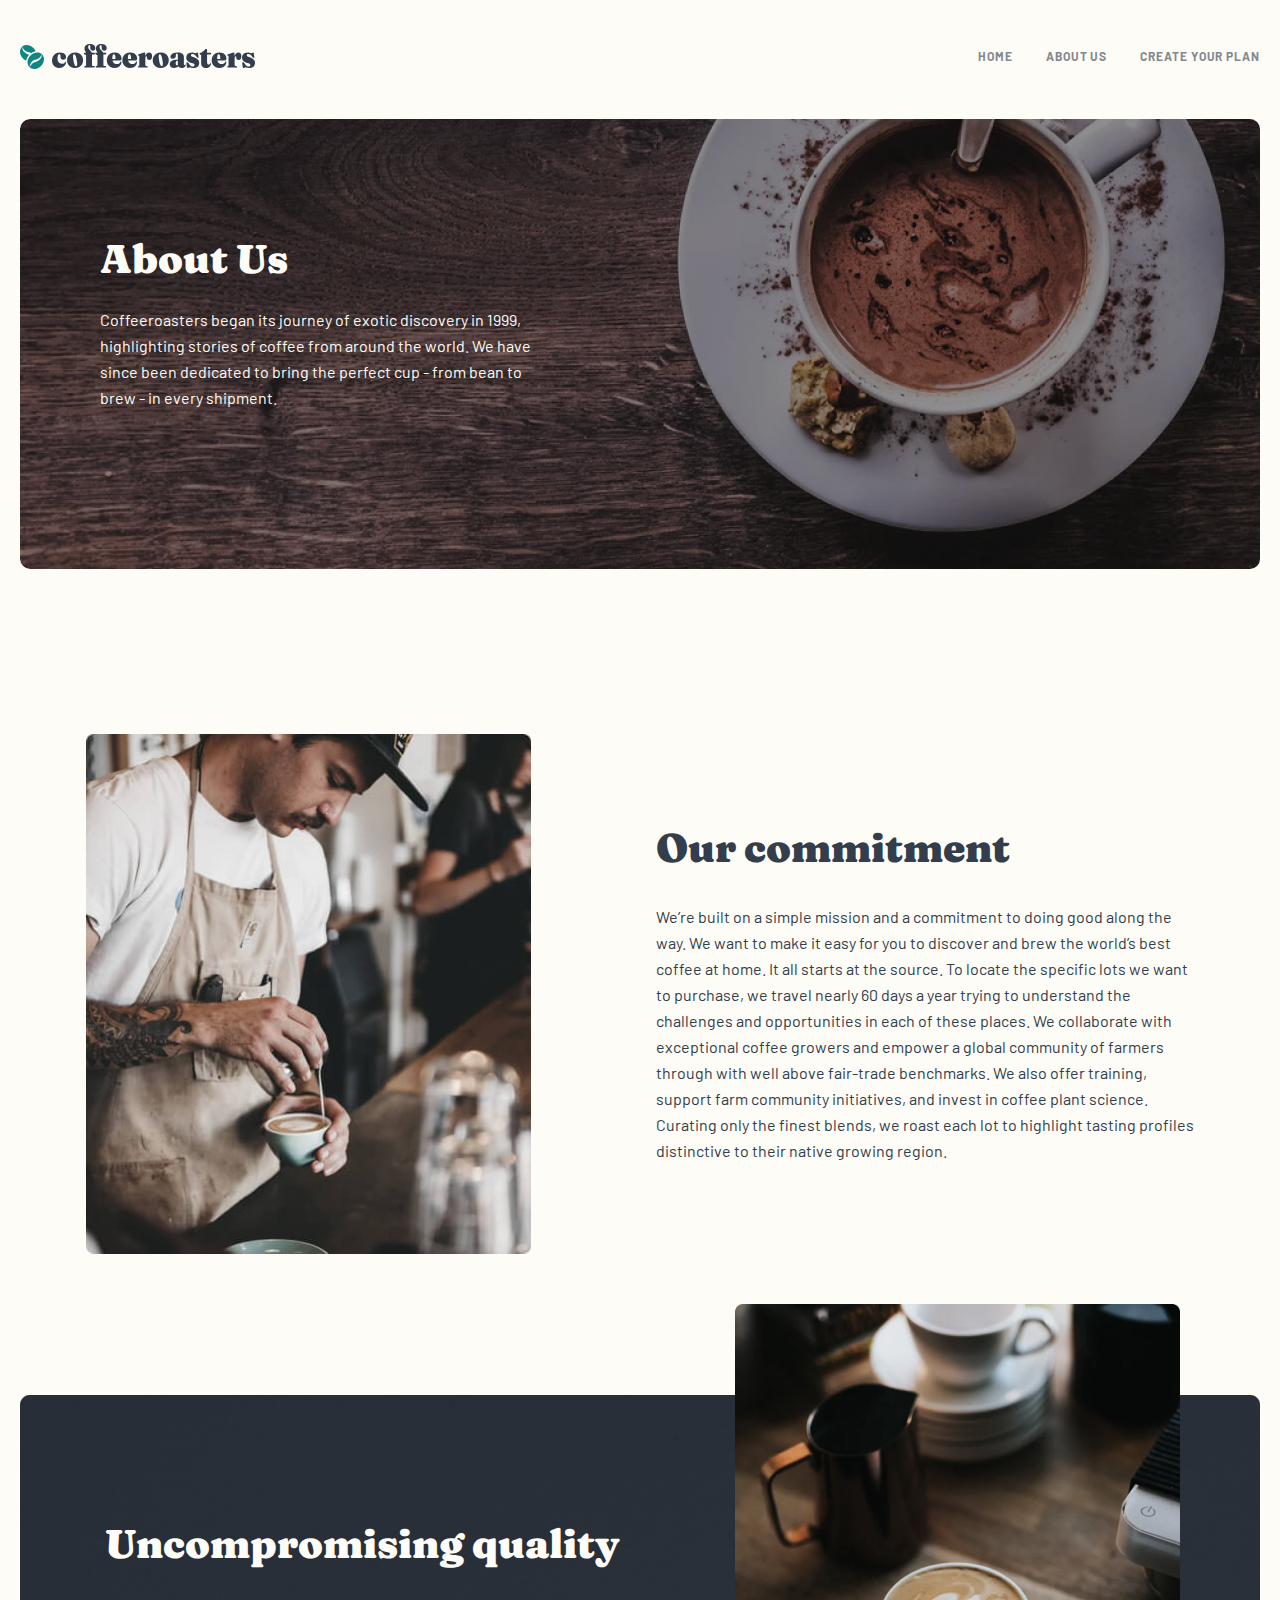
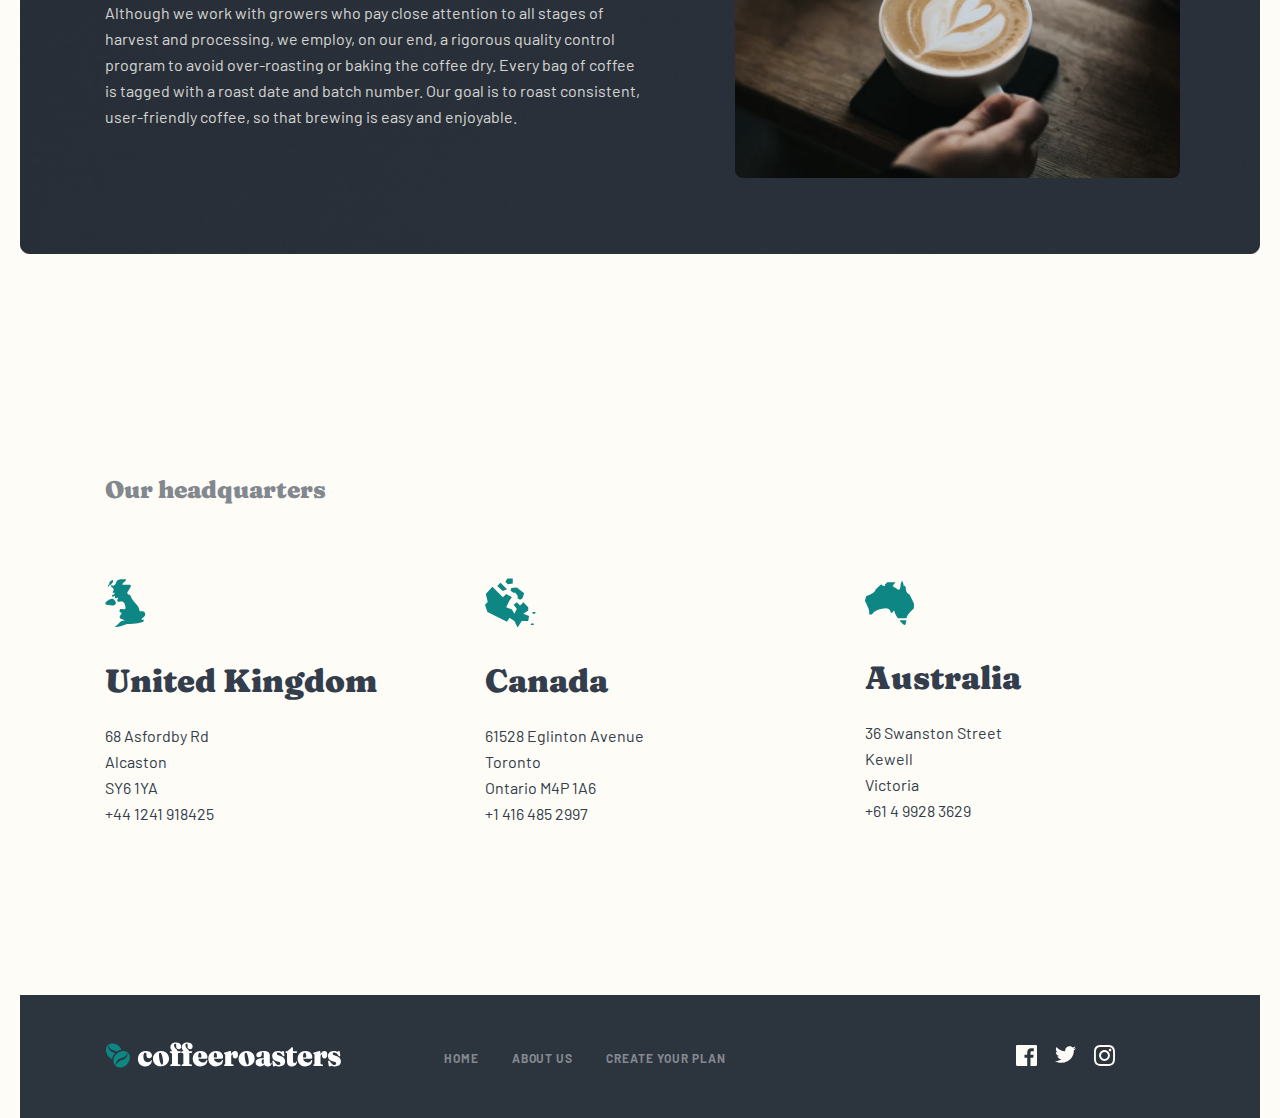
==== about.html @ 6caa2eca "footer" ====
<!DOCTYPE html>
<html lang="en">
<head>
    <meta charset="UTF-8">
    <meta name="viewport" content="width=device-width, initial-scale=1.0">
    <link rel="stylesheet" href="./css/about.css">
    <title>About us</title>
</head>
<body>
    <header class="site-header">
        <div class="container">
            <div class="header">
                <img class="header__logo" src="./images/logo.svg" alt="">
                <div class="header__nav">
                    <a class="header__nav-link" href="/index.html">HOME</a>
                    <a class="header__nav-link" href="#">ABOUT US</a>
                    <a class="header__nav-link" href="#">CREATE YOUR PLAN</a>
                </div>
             </div>
            <div class="hero-section">
                <div class="hero">
                    <h2 class="hero__title">About Us</h2>
                    <p class="hero__text">Coffeeroasters began its journey of exotic discovery in 1999, highlighting stories of coffee from around the world. We have since been dedicated to bring the perfect cup - from bean to brew - in every shipment.</p>
                </div>
            </div>
        </div>
    </header>
    <main>
        <section class="commit-section">
            <div class="container">
                <div class="commit">
                    <img src="./images/commit.jpg" srcset="./images/commit.jpg 1x, ./images/commit@2x.jpg 2x" alt="" width="445" height="520">
                    <div class="commit__content">
                        <h2 class="commit__title">Our commitment</h2>
                        <p class="commit__text">We’re built on a simple mission and a commitment to doing good along the way. We want to make it easy for you to discover and brew the world’s best coffee at home. It all starts at the source. To locate the specific lots we want to purchase, we travel nearly 60 days a year trying to understand the challenges and opportunities in each of these places. We collaborate with exceptional coffee growers and empower a global community of farmers through with well above fair-trade benchmarks. We also offer training, support farm community initiatives, and invest in coffee plant science. Curating only the finest blends, we roast each lot to highlight tasting profiles distinctive to their native growing region.</p>
                    </div>
                </div>
            </div>
        </section>
        <section class="quality-section">
            <div class="container">
                <div class="quality">
                    <div class="quality__box">
                        <h4 class="quality__title">Uncompromising quality</h4>
                        <p class="quality__text">Although we work with growers who pay close attention to all stages of harvest and processing, we employ, on our end, a rigorous quality control program to avoid over-roasting or baking the coffee dry. Every bag of coffee is tagged with a roast date and batch number. Our goal is to roast consistent, user-friendly coffee, so that brewing is easy and enjoyable.</p>
                    </div>
                </div>
            </div>
        </section>
        <section class="head-section">
            <div class="container">
                <div class="head">
                    <h2 class="head-title">Our headquarters</h2>
                    <div class="head-content">
                        <div class="head__card">
                            <img src="./images/left.svg" alt="" width="41" height="49">
                            <h2 class="head__card-title">United Kingdom</h2>
                            <ul class="head__list">
                                <li class="head__list-item">68  Asfordby Rd</li>
                                <li class="head__list-item">Alcaston</li>
                                <li class="head__list-item">SY6 1YA</li>
                                <li class="head__list-item">+44 1241 918425</li>
                            </ul>
                        </div>
                        <div class="head__card">
                            <img src="./images/center.svg" alt="" width="51" height="50">
                            <h2 class="head__card-title">Canada</h2>
                            <ul class="head__list">
                                <li class="head__list-item">61528  Eglinton Avenue</li>
                                <li class="head__list-item">Toronto</li>
                                <li class="head__list-item">Ontario M4P 1A6</li>
                                <li class="head__list-item">+1 416 485 2997</li>
                            </ul>
                        </div>
                        <div class="head__card">
                            <img src="./images/right.svg" alt="" width="49" height="44">
                            <h2 class="head__card-title">Australia</h2>
                            <ul class="head__list">
                                <li class="head__list-item">36 Swanston Street</li>
                                <li class="head__list-item">Kewell</li>
                                <li class="head__list-item">Victoria</li>
                                <li class="head__list-item">+61 4 9928 3629</li>
                            </ul>
                        </div>
                    </div>
                </div>        
            </div>
        </section>
    </main>
    <footer class="site-footer">
        <div class="container">
            <div class="footer">
                <div class="footer__box">
                    <a class="footer__logo-link" href="#">
                        <img src="./images/footer-logo.svg" alt="Footer logo" width="236" height="26">
                    </a>
                    <div class="footer__wrap">
                        <ul class="footer__list">
                            <li class="footer__item">
                                <a class="footer__link" href="/index.html">Home</a>
                            </li>
                            <li class="footer__item">
                                <a class="footer__link" href="#">About us</a>
                            </li>
                            <li class="footer__item">
                                <a class="footer__link" href="#">Create your plan</a>
                            </li>
                        </ul>
                    </div>
                    <div class="footer-img">
                        <a href="https://www.facebook.com/">
                            <img class="facebook-icon" src="./images/facebook-icon.svg" alt="" width="21" height="21">
                        </a>
                        <a href="https://twitter.com/">
                            <img class="twitter-icon" src="./images/twitter-icon.svg" alt="" width="21" height="19.5">
                        </a>
                        <a href="https://www.instagram.com/khasanov_boburjon/">
                            <img class="instagram-icon" src="./images/instagram-icon.svg" alt="" width="21" height="21">
                        </a>
                    </div>
                </div>
            </div>
        </div>
    </footer>
</body>
</html>
---- css/about.css ----
@font-face {
  font-family: "Barlow";
  src: url("../fonts/Barlow-Bold.woff2") format("woff2"), url("../fonts/Barlow-Bold.woff") format("woff");
  font-weight: bold;
  font-style: normal;
  font-display: swap;
}
@font-face {
  font-family: "Barlow";
  src: url("../fonts/Barlow-Regular.woff2") format("woff2"), url("../fonts/Barlow-Regular.woff") format("woff");
  font-weight: normal;
  font-style: normal;
  font-display: swap;
}
@font-face {
  font-family: "Fraunces";
  src: url("../fonts/Fraunces9ptSoft-Black.woff2") format("woff2"), url("../fonts/Fraunces9ptSoft-Black.woff") format("woff");
  font-weight: 900;
  font-style: normal;
  font-display: swap;
}
* {
  margin: 0;
  padding: 0;
  box-sizing: border-box;
  list-style: none;
  text-decoration: none;
}

body {
  font-family: "Fraunces", serif;
  font-family: "Barlow", sans-serif;
  background: #FEFCF7;
}

/*! normalize.css v8.0.1 | MIT License | github.com/necolas/normalize.css */
/* Document
   ========================================================================== */
/**
 * 1. Correct the line height in all browsers.
 * 2. Prevent adjustments of font size after orientation changes in iOS.
 */
html {
  line-height: 1.15; /* 1 */
  -webkit-text-size-adjust: 100%; /* 2 */
}

/* Sections
   ========================================================================== */
/**
 * Remove the margin in all browsers.
 */
body {
  margin: 0;
}

/**
 * Render the `main` element consistently in IE.
 */
main {
  display: block;
}

/**
 * Correct the font size and margin on `h1` elements within `section` and
 * `article` contexts in Chrome, Firefox, and Safari.
 */
h1 {
  font-size: 2em;
  margin: 0.67em 0;
}

/* Grouping content
   ========================================================================== */
/**
 * 1. Add the correct box sizing in Firefox.
 * 2. Show the overflow in Edge and IE.
 */
hr {
  box-sizing: content-box; /* 1 */
  height: 0; /* 1 */
  overflow: visible; /* 2 */
}

/**
 * 1. Correct the inheritance and scaling of font size in all browsers.
 * 2. Correct the odd `em` font sizing in all browsers.
 */
pre {
  font-family: monospace, monospace; /* 1 */
  font-size: 1em; /* 2 */
}

/* Text-level semantics
   ========================================================================== */
/**
 * Remove the gray background on active links in IE 10.
 */
a {
  background-color: transparent;
}

/**
 * 1. Remove the bottom border in Chrome 57-
 * 2. Add the correct text decoration in Chrome, Edge, IE, Opera, and Safari.
 */
abbr[title] {
  border-bottom: none; /* 1 */
  text-decoration: underline; /* 2 */
  -webkit-text-decoration: underline dotted;
          text-decoration: underline dotted; /* 2 */
}

/**
 * Add the correct font weight in Chrome, Edge, and Safari.
 */
b,
strong {
  font-weight: bolder;
}

/**
 * 1. Correct the inheritance and scaling of font size in all browsers.
 * 2. Correct the odd `em` font sizing in all browsers.
 */
code,
kbd,
samp {
  font-family: monospace, monospace; /* 1 */
  font-size: 1em; /* 2 */
}

/**
 * Add the correct font size in all browsers.
 */
small {
  font-size: 80%;
}

/**
 * Prevent `sub` and `sup` elements from affecting the line height in
 * all browsers.
 */
sub,
sup {
  font-size: 75%;
  line-height: 0;
  position: relative;
  vertical-align: baseline;
}

sub {
  bottom: -0.25em;
}

sup {
  top: -0.5em;
}

/* Embedded content
   ========================================================================== */
/**
 * Remove the border on images inside links in IE 10.
 */
img {
  border-style: none;
}

/* Forms
   ========================================================================== */
/**
 * 1. Change the font styles in all browsers.
 * 2. Remove the margin in Firefox and Safari.
 */
button,
input,
optgroup,
select,
textarea {
  font-family: inherit; /* 1 */
  font-size: 100%; /* 1 */
  line-height: 1.15; /* 1 */
  margin: 0; /* 2 */
}

/**
 * Show the overflow in IE.
 * 1. Show the overflow in Edge.
 */
button,
input { /* 1 */
  overflow: visible;
}

/**
 * Remove the inheritance of text transform in Edge, Firefox, and IE.
 * 1. Remove the inheritance of text transform in Firefox.
 */
button,
select { /* 1 */
  text-transform: none;
}

/**
 * Correct the inability to style clickable types in iOS and Safari.
 */
button,
[type=button],
[type=reset],
[type=submit] {
  -webkit-appearance: button;
}

/**
 * Remove the inner border and padding in Firefox.
 */
button::-moz-focus-inner,
[type=button]::-moz-focus-inner,
[type=reset]::-moz-focus-inner,
[type=submit]::-moz-focus-inner {
  border-style: none;
  padding: 0;
}

/**
 * Restore the focus styles unset by the previous rule.
 */
button:-moz-focusring,
[type=button]:-moz-focusring,
[type=reset]:-moz-focusring,
[type=submit]:-moz-focusring {
  outline: 1px dotted ButtonText;
}

/**
 * Correct the padding in Firefox.
 */
fieldset {
  padding: 0.35em 0.75em 0.625em;
}

/**
 * 1. Correct the text wrapping in Edge and IE.
 * 2. Correct the color inheritance from `fieldset` elements in IE.
 * 3. Remove the padding so developers are not caught out when they zero out
 *    `fieldset` elements in all browsers.
 */
legend {
  box-sizing: border-box; /* 1 */
  color: inherit; /* 2 */
  display: table; /* 1 */
  max-width: 100%; /* 1 */
  padding: 0; /* 3 */
  white-space: normal; /* 1 */
}

/**
 * Add the correct vertical alignment in Chrome, Firefox, and Opera.
 */
progress {
  vertical-align: baseline;
}

/**
 * Remove the default vertical scrollbar in IE 10+.
 */
textarea {
  overflow: auto;
}

/**
 * 1. Add the correct box sizing in IE 10.
 * 2. Remove the padding in IE 10.
 */
[type=checkbox],
[type=radio] {
  box-sizing: border-box; /* 1 */
  padding: 0; /* 2 */
}

/**
 * Correct the cursor style of increment and decrement buttons in Chrome.
 */
[type=number]::-webkit-inner-spin-button,
[type=number]::-webkit-outer-spin-button {
  height: auto;
}

/**
 * 1. Correct the odd appearance in Chrome and Safari.
 * 2. Correct the outline style in Safari.
 */
[type=search] {
  -webkit-appearance: textfield; /* 1 */
  outline-offset: -2px; /* 2 */
}

/**
 * Remove the inner padding in Chrome and Safari on macOS.
 */
[type=search]::-webkit-search-decoration {
  -webkit-appearance: none;
}

/**
 * 1. Correct the inability to style clickable types in iOS and Safari.
 * 2. Change font properties to `inherit` in Safari.
 */
::-webkit-file-upload-button {
  -webkit-appearance: button; /* 1 */
  font: inherit; /* 2 */
}

/* Interactive
   ========================================================================== */
/*
 * Add the correct display in Edge, IE 10+, and Firefox.
 */
details {
  display: block;
}

/*
 * Add the correct display in all browsers.
 */
summary {
  display: list-item;
}

/* Misc
   ========================================================================== */
/**
 * Add the correct display in IE 10+.
 */
template {
  display: none;
}

/**
 * Add the correct display in IE 10.
 */
[hidden] {
  display: none;
}

.visually-hidden {
  position: absolute;
  width: 1px;
  height: 1px;
  margin: -1px;
  border: 0;
  padding: 0;
  white-space: nowrap;
  -webkit-clip-path: inset(100%);
          clip-path: inset(100%);
  clip: rect(0 0 0 0);
  overflow: hidden;
}

.container {
  width: 1280px;
  margin: 0 auto;
  padding: 0 20px;
}

.site-header {
  padding-top: 44px;
}

.header {
  display: flex;
  justify-content: space-between;
  align-items: center;
}

.header__logo {
  display: inline-block;
}

.header__nav {
  display: flex;
  gap: 33px;
}

.header__nav-link {
  cursor: pointer;
  color: #83888F;
  font-family: Barlow;
  font-size: 12px;
  font-style: normal;
  font-weight: 700;
  line-height: 15px; /* 125% */
  letter-spacing: 0.923px;
  text-transform: uppercase;
}

.header__nav-link:hover {
  cursor: pointer;
  color: #333D4B;
  font-family: Barlow;
  font-size: 12px;
  font-style: normal;
  font-weight: 700;
  line-height: 15px; /* 125% */
  letter-spacing: 0.923px;
  text-transform: uppercase;
}

.hero-section {
  height: 450px;
  margin-top: 50px;
  background-image: url("../../images/about-header.jpg");
  background-repeat: no-repeat;
  background-size: cover;
  padding: 92px 0 0 80px;
  border-radius: 10px;
  margin-bottom: 165px;
}

.hero {
  margin-top: 24px;
  display: flex;
  width: 445px;
  flex-direction: column;
  justify-content: center;
  flex-shrink: 0;
  gap: 24px;
}

.hero__title {
  color: #FEFCF7;
  font-family: Fraunces;
  font-size: 40px;
  font-style: normal;
  font-weight: 900;
  line-height: 48px; /* 120% */
}

.hero__text {
  color: #FEFCF7;
  font-family: Barlow;
  font-size: 16px;
  font-style: normal;
  font-weight: 400;
  line-height: 26px; /* 162.5% */
}

.hero__button {
  cursor: pointer;
  display: flex;
  align-items: center;
  justify-content: center;
  width: 217px;
  height: 56px;
  flex-shrink: 0;
  border-radius: 6px;
  background: #0E8784;
  margin-bottom: 110px;
}

.hero__button:hover {
  cursor: pointer;
  border-radius: 6px;
  background: #66D2CF;
}

.hero__button-text {
  cursor: pointer;
  display: inline-block;
  border: none;
  background: none;
  color: #FEFCF7;
  text-align: center;
  font-family: Fraunces;
  font-size: 18px;
  font-style: normal;
  font-weight: 900;
  line-height: 25px; /* 138.889% */
}

.commit-section {
  margin-bottom: 90px;
}

.commit {
  display: flex;
  gap: 125px;
  justify-content: center;
  align-items: center;
}

.commit__content {
  width: 538px;
  display: flex;
  flex-direction: column;
  gap: 32px;
}

.commit__title {
  color: #333D4B;
  font-family: Fraunces;
  font-size: 40px;
  font-style: normal;
  font-weight: 900;
  line-height: 48px; /* 120% */
}

.commit__text {
  color: #333D4B;
  font-family: Barlow;
  font-size: 16px;
  font-style: normal;
  font-weight: 400;
  line-height: 26px; /* 162.5% */
}

.quality-section {
  padding: 0 0 168px;
}

.quality {
  padding: 176px 0 176px 85px;
  background-image: url("../../images/quality-bg.png");
  background-repeat: no-repeat;
  background-size: 100%;
  background-position: center;
  position: relative;
}

.quality::before {
  content: "";
  background-image: url("../../images/quality-img.png");
  background-repeat: no-repeat;
  background-size: 445px 474px;
  position: absolute;
  left: 715px;
  top: -40px;
  right: 0;
  bottom: 0;
}

.quality__box {
  width: 540px;
}

.quality__title {
  margin-bottom: 32px;
  color: #FEFCF7;
  font-family: Fraunces, serif;
  font-size: 40px;
  font-style: normal;
  font-weight: 900;
  line-height: 48px; /* 120% */
}

.quality__text {
  color: #FEFCF7;
  font-size: 16px;
  font-style: normal;
  font-weight: 400;
  line-height: 26px; /* 162.5% */
  opacity: 0.8;
}

.head-section {
  margin-bottom: 168px;
}

.head {
  padding-left: 85px;
}

.head-title {
  color: #83888F;
  font-family: Fraunces;
  font-size: 24px;
  font-style: normal;
  font-weight: 900;
  line-height: 32px; /* 133.333% */
  margin-bottom: 72px;
}

.head-content {
  display: flex;
  align-items: center;
  gap: 95px;
}

.head__card {
  width: 285px;
  display: flex;
  flex-direction: column;
}

.head__card-title {
  color: #333D4B;
  font-family: Fraunces;
  font-size: 32px;
  font-style: normal;
  font-weight: 900;
  line-height: 36px; /* 112.5% */
  margin-bottom: 24px;
  margin-top: 35px;
}

.head__list {
  display: flex;
  flex-direction: column;
  justify-content: start;
}

.head__list-item {
  color: #333D4B;
  font-family: Barlow;
  font-size: 16px;
  font-style: normal;
  font-weight: 400;
  line-height: 26px; /* 162.5% */
}

.footer {
  padding: 47px 85px 47px 85px;
  background-color: #2C343E;
}

.footer__box {
  display: flex;
  align-items: center;
}

.footer__logo-link {
  display: inline-block;
}

.footer__wrap {
  margin-left: 103px;
  margin-right: 290px;
}

.footer__list {
  display: flex;
  align-items: center;
}

.footer__item + .footer__item {
  margin-left: 33px;
}

.footer__link {
  color: #83888F;
  font-size: 12px;
  font-style: normal;
  font-weight: 700;
  line-height: 15px; /* 125% */
  letter-spacing: 0.923px;
  text-transform: uppercase;
}

.footer__link:hover {
  color: #FEFCF7;
  font-family: Barlow;
  font-size: 12px;
  font-style: normal;
  font-weight: 700;
  line-height: 15px; /* 125% */
  letter-spacing: 0.923px;
  text-transform: uppercase;
}

.footer-img {
  display: flex;
  gap: 18px;
}

.facebook-icon:hover {
  filter: invert(40%);
}

.twitter-icon:hover {
  filter: invert(40%);
}

.instagram-icon:hover {
  filter: invert(40%);
}/*# sourceMappingURL=about.css.map */
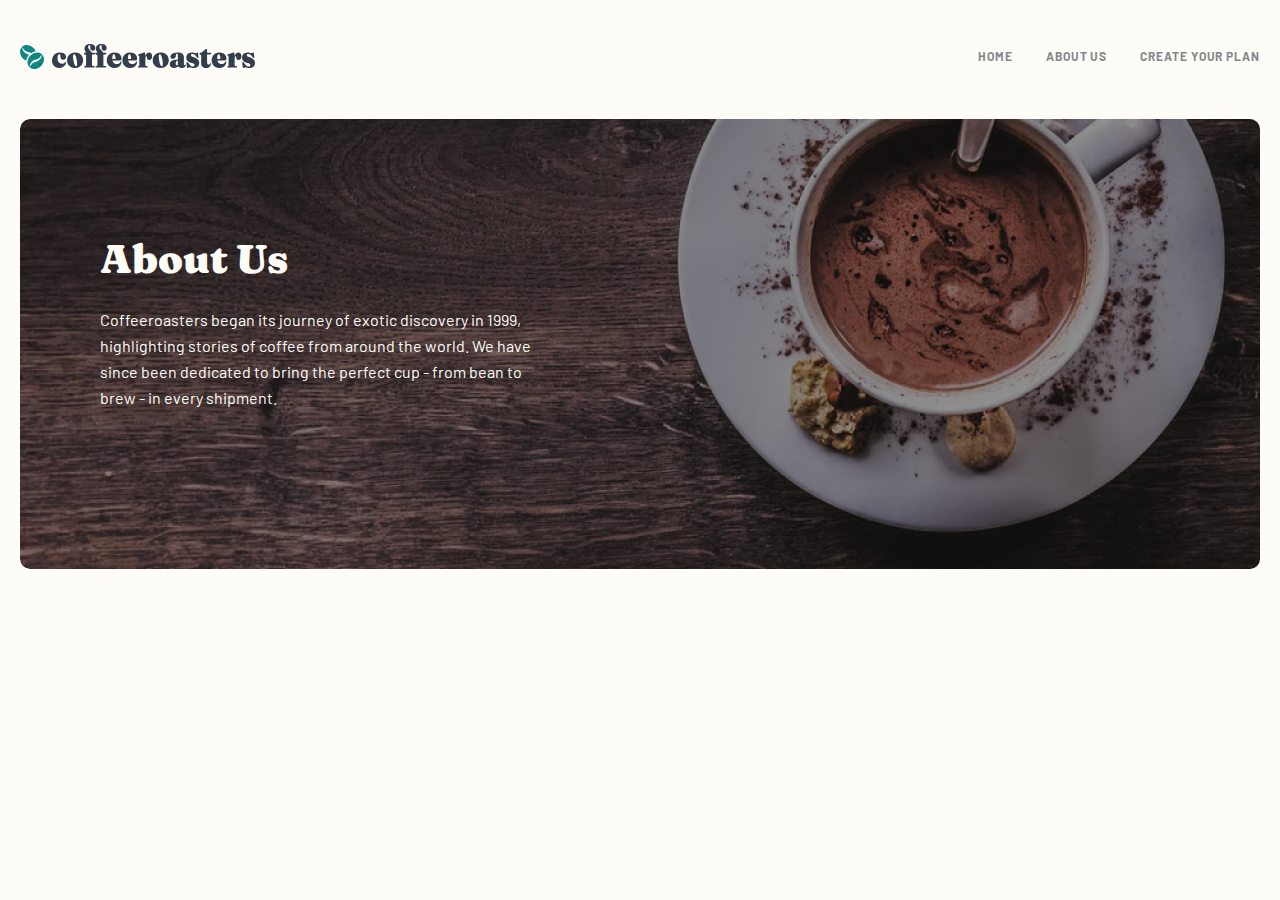
==== commit 3308da28: "about header-hero" ====
--- a/about.html
+++ b/about.html
@@ -16,6 +16,9 @@
                     <a class="header__nav-link" href="#">ABOUT US</a>
                     <a class="header__nav-link" href="#">CREATE YOUR PLAN</a>
                 </div>
+                <button class="hamburger-btn">
+                    <img class="hamburger-img" src="./images/humberger.svg" alt="" width="16" height="15">
+                </button>
              </div>
             <div class="hero-section">
                 <div class="hero">
@@ -25,7 +28,7 @@
             </div>
         </div>
     </header>
-    <main>
+    <!-- <main>
         <section class="commit-section">
             <div class="container">
                 <div class="commit">
@@ -121,6 +124,6 @@
                 </div>
             </div>
         </div>
-    </footer>
+    </footer> -->
 </body>
 </html>--- a/css/about.css
+++ b/css/about.css
@@ -358,7 +358,7 @@
 }
 
 .container {
-  width: 1280px;
+  max-width: 1280px;
   margin: 0 auto;
   padding: 0 20px;
 }
@@ -380,6 +380,10 @@
 .header__nav {
   display: flex;
   gap: 33px;
+}
+
+.hamburger-btn {
+  display: none;
 }
 
 .header__nav-link {
@@ -406,10 +410,31 @@
   text-transform: uppercase;
 }
 
+@media only screen and (max-width: 800px) {
+  .header {
+    padding: 40px 0 53px 0;
+  }
+}
+@media only screen and (max-width: 650px) {
+  .header {
+    padding: 32px 0 40px 0;
+  }
+  .header__logo {
+    width: 163px;
+    height: 18px;
+  }
+  .header__nav {
+    display: none;
+  }
+  .hamburger-btn {
+    display: block;
+    border: none;
+  }
+}
 .hero-section {
   height: 450px;
   margin-top: 50px;
-  background-image: url("../../images/about-header.jpg");
+  background-image: url("../images/about-header.jpg");
   background-repeat: no-repeat;
   background-size: cover;
   padding: 92px 0 0 80px;
@@ -478,6 +503,75 @@
   line-height: 25px; /* 138.889% */
 }
 
+@media only screen and (max-width: 1070px) {
+  .hero-section {
+    padding: 58px 0 130px 85px;
+  }
+}
+@media only screen and (max-width: 880px) {
+  .hero-section {
+    background-image: url("../images/about-header-tablet.png");
+    padding: 118px 0 118px 58px;
+  }
+  .hero-title {
+    color: #FEFCF7;
+    font-family: Fraunces;
+    font-size: 32px;
+    font-style: normal;
+    font-weight: 900;
+    line-height: 40px;
+    margin-bottom: 24px;
+  }
+  .hero__text {
+    color: #FEFCF7;
+    font-family: Barlow;
+    font-size: 15px;
+    font-style: normal;
+    font-weight: 400;
+    line-height: 25px;
+  }
+}
+@media only screen and (max-width: 650px) {
+  .hero-section {
+    padding: 50px 24px 120px;
+  }
+  .hero {
+    width: 100%;
+    text-align: center;
+  }
+}
+@media only screen and (max-width: 470px) {
+  .hero-section {
+    background-image: url("../images/about-header-mobile.png");
+    background-position: right center;
+    padding: 111px 24px 87px;
+    border-radius: 10px;
+  }
+  .hero-title {
+    color: #FEFCF7;
+    text-align: center;
+    font-family: Fraunces;
+    font-size: 28px;
+    font-style: normal;
+    font-weight: 900;
+    line-height: 28px;
+  }
+  .hero__text {
+    color: #FEFCF7;
+    text-align: center;
+    font-family: Barlow;
+    font-size: 15px;
+    font-style: normal;
+    font-weight: 400;
+    line-height: 25px;
+    opacity: 0.8;
+  }
+}
+@media only screen and (max-width: 343px) {
+  .hero-section {
+    padding: 50px 24px 87px;
+  }
+}
 .commit-section {
   margin-bottom: 90px;
 }
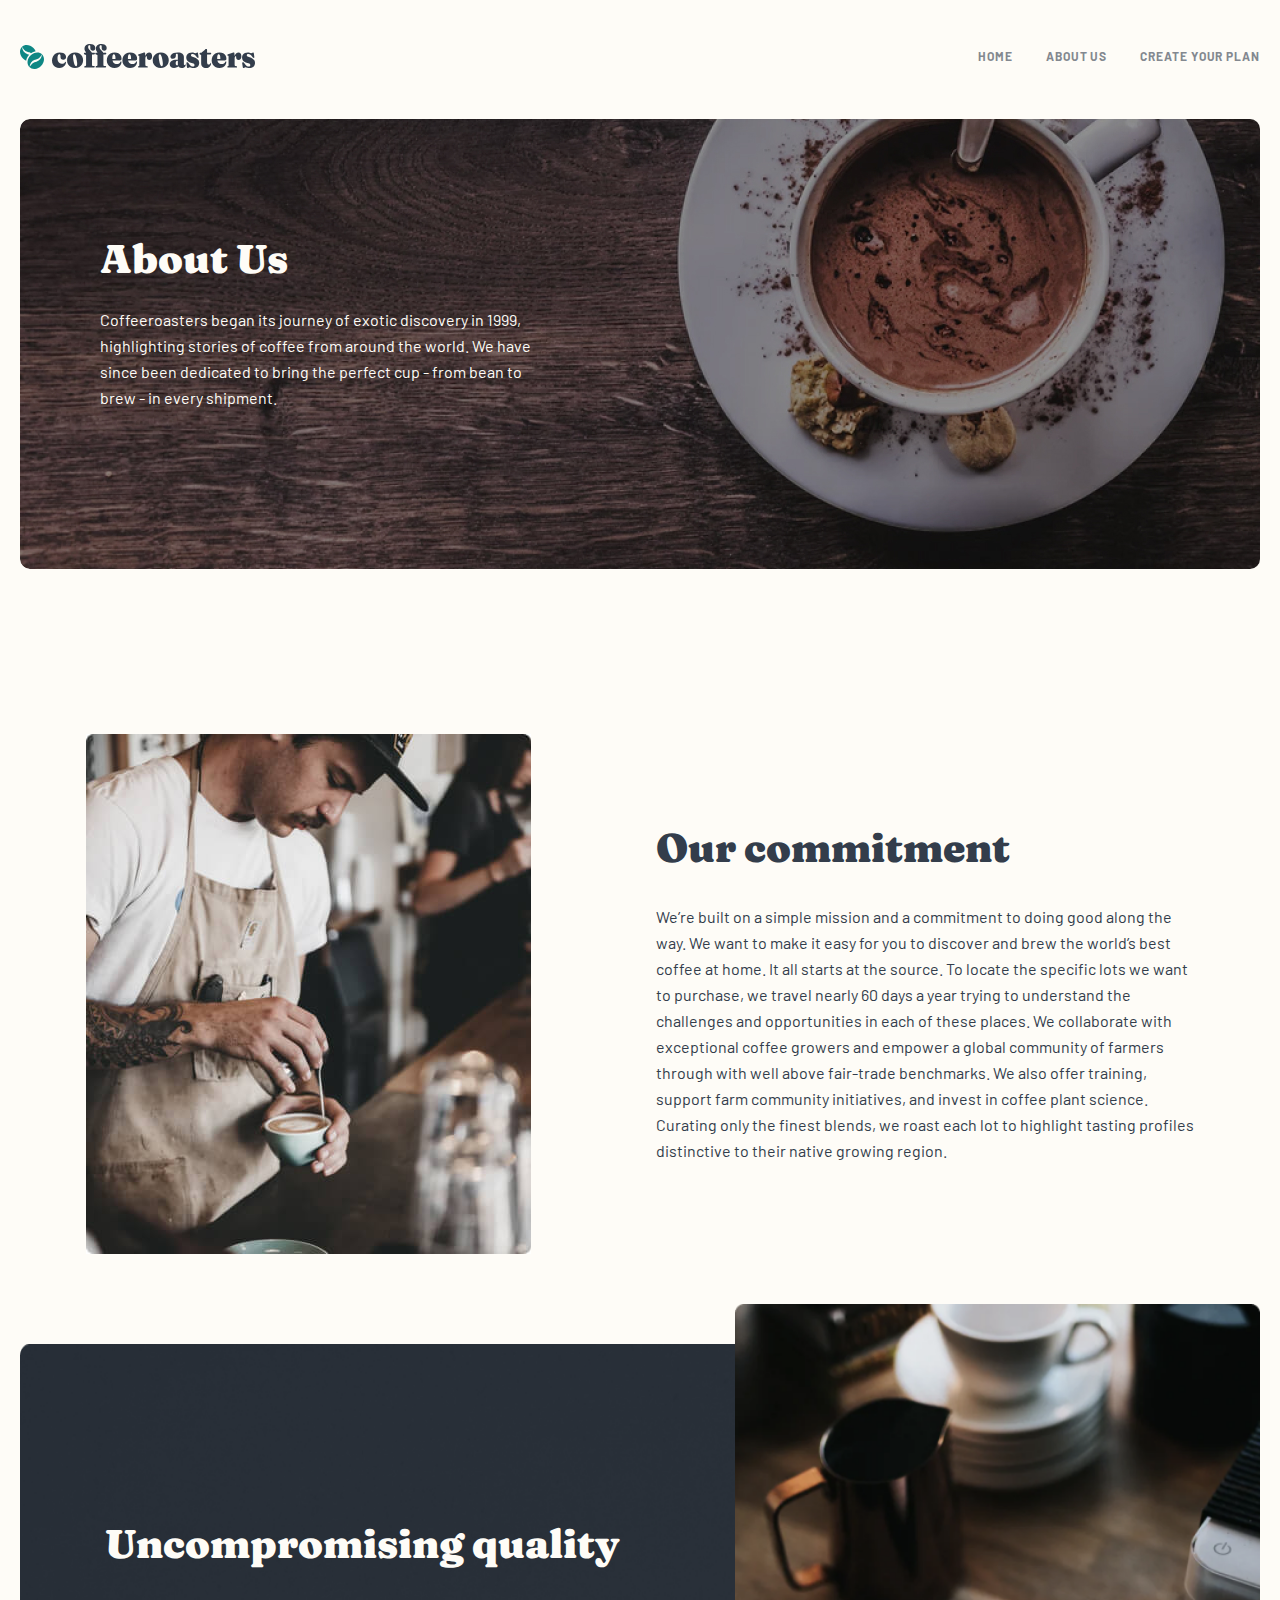
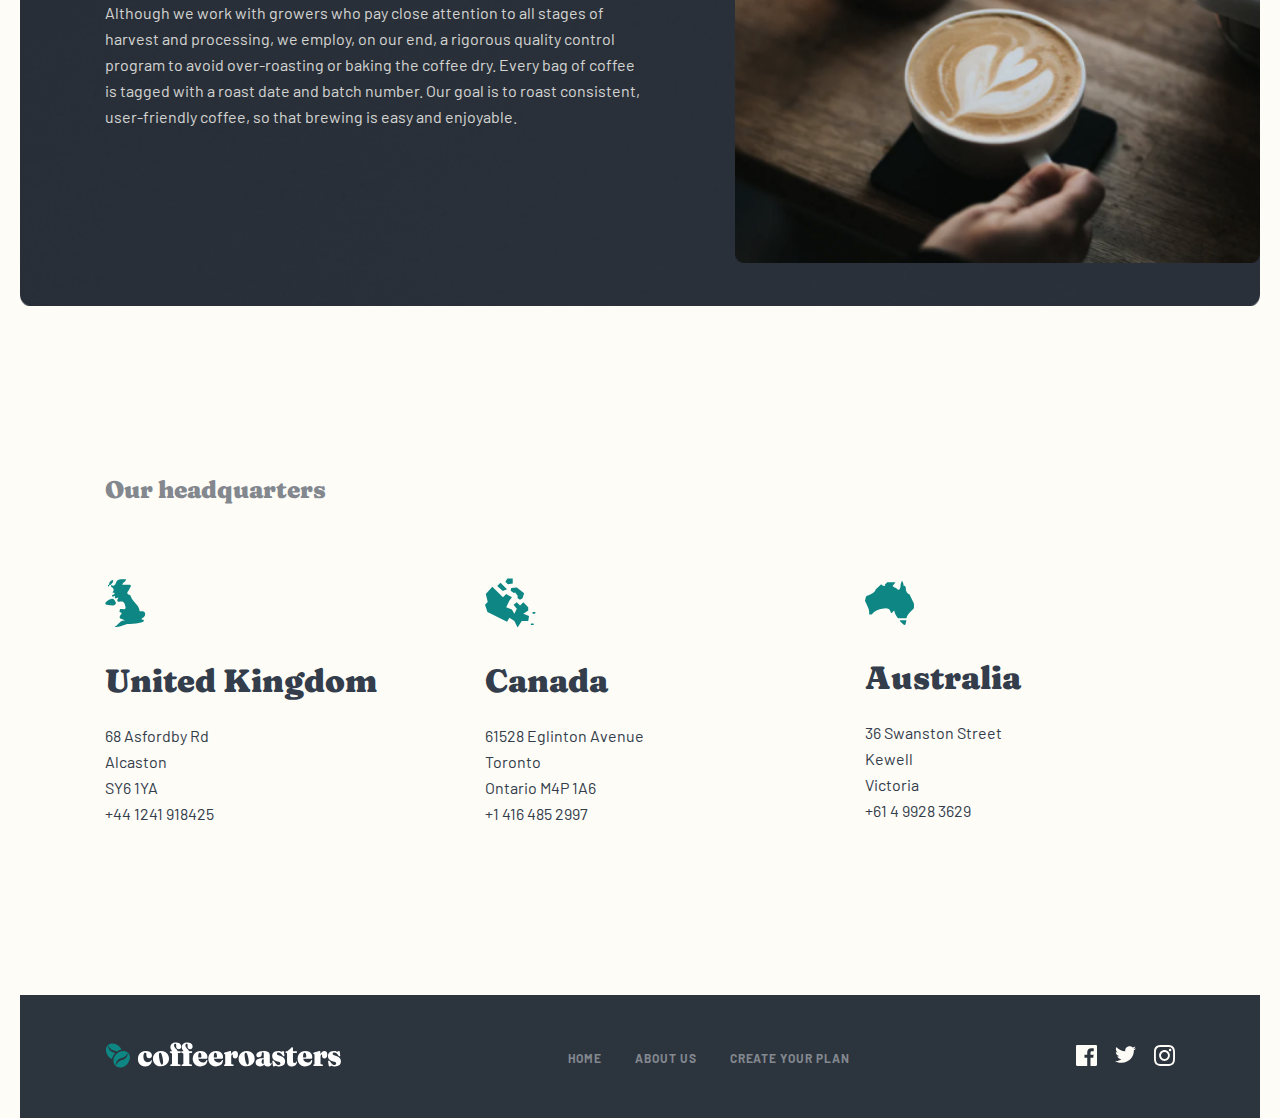
==== commit 860978f6: "page1 page2" ====
--- a/about.html
+++ b/about.html
@@ -28,11 +28,11 @@
             </div>
         </div>
     </header>
-    <!-- <main>
+    <main>
         <section class="commit-section">
             <div class="container">
                 <div class="commit">
-                    <img src="./images/commit.jpg" srcset="./images/commit.jpg 1x, ./images/commit@2x.jpg 2x" alt="" width="445" height="520">
+                    <img class="commit-img" src="./images/commit.jpg" alt="">
                     <div class="commit__content">
                         <h2 class="commit__title">Our commitment</h2>
                         <p class="commit__text">We’re built on a simple mission and a commitment to doing good along the way. We want to make it easy for you to discover and brew the world’s best coffee at home. It all starts at the source. To locate the specific lots we want to purchase, we travel nearly 60 days a year trying to understand the challenges and opportunities in each of these places. We collaborate with exceptional coffee growers and empower a global community of farmers through with well above fair-trade benchmarks. We also offer training, support farm community initiatives, and invest in coffee plant science. Curating only the finest blends, we roast each lot to highlight tasting profiles distinctive to their native growing region.</p>
@@ -124,6 +124,6 @@
                 </div>
             </div>
         </div>
-    </footer> -->
+    </footer>
 </body>
 </html>--- a/css/about.css
+++ b/css/about.css
@@ -584,7 +584,7 @@
 }
 
 .commit__content {
-  width: 538px;
+  max-width: 538px;
   display: flex;
   flex-direction: column;
   gap: 32px;
@@ -608,24 +608,61 @@
   line-height: 26px; /* 162.5% */
 }
 
+@media only screen and (max-width: 866px) {
+  .commit__title {
+    color: #333D4B;
+    font-family: Fraunces;
+    font-size: 32px;
+    font-style: normal;
+    font-weight: 900;
+    line-height: 48px;
+  }
+  .commit__text {
+    color: #333D4B;
+    font-family: Barlow;
+    font-size: 15px;
+    font-style: normal;
+    font-weight: 400;
+    line-height: 25px;
+  }
+  .commit {
+    gap: 69px;
+  }
+  .commit-img {
+    max-width: 281px;
+    height: 470px;
+  }
+}
+@media only screen and (max-width: 580px) {
+  .commit {
+    display: flex;
+    flex-direction: column;
+  }
+  .commit__title {
+    text-align: center;
+  }
+  .commit__text {
+    text-align: center;
+  }
+}
 .quality-section {
   padding: 0 0 168px;
 }
 
 .quality {
   padding: 176px 0 176px 85px;
-  background-image: url("../../images/quality-bg.png");
+  background-image: url("../images/quality-bg.png");
+  background-repeat: no-repeat;
+  background-size: 100% 100%;
+  background-position: center;
+  position: relative;
+}
+
+.quality::before {
+  content: "";
+  background-image: url("../images/quality-img.png");
   background-repeat: no-repeat;
   background-size: 100%;
-  background-position: center;
-  position: relative;
-}
-
-.quality::before {
-  content: "";
-  background-image: url("../../images/quality-img.png");
-  background-repeat: no-repeat;
-  background-size: 445px 474px;
   position: absolute;
   left: 715px;
   top: -40px;
@@ -634,7 +671,7 @@
 }
 
 .quality__box {
-  width: 540px;
+  max-width: 540px;
 }
 
 .quality__title {
@@ -656,6 +693,91 @@
   opacity: 0.8;
 }
 
+@media only screen and (max-width: 970px) {
+  .quality-section {
+    padding: 224px 0 168px 0;
+  }
+  .quality {
+    padding: 224px 0 67px 74px;
+  }
+  .quality::before {
+    content: "";
+    background-image: url("../images/quality-bg-tablet.png");
+    background-size: 80%;
+    background-repeat: no-repeat;
+    background-position: center;
+    position: absolute;
+    top: -460px;
+    right: 0;
+    left: 0;
+  }
+  .quality__title {
+    color: #FEFCF7;
+    text-align: center;
+    font-family: Fraunces;
+    font-size: 32px;
+    font-style: normal;
+    font-weight: 900;
+    line-height: 48px;
+  }
+  .quality__text {
+    color: #FEFCF7;
+    opacity: 0.8;
+    text-align: center;
+    font-family: Barlow;
+    font-size: 15px;
+    font-style: normal;
+    font-weight: 400;
+    line-height: 25px;
+  }
+}
+@media only screen and (max-width: 580px) {
+  .quality-section {
+    padding: 200px 0 168px 0;
+  }
+  .quality {
+    padding: 150px 0 67px 0;
+  }
+  .quality__box {
+    padding-left: 13px;
+    padding-right: 13px;
+    display: flex;
+    flex-direction: column;
+    align-items: center;
+    justify-content: center;
+  }
+  .quality::before {
+    content: "";
+    background-image: url("../images/quality-bg-mobile.png");
+    background-size: 80%;
+    background-repeat: no-repeat;
+    background-position: center;
+    position: absolute;
+    top: -608px;
+    right: 0;
+    left: 0;
+  }
+  .quality__title {
+    color: #FEFCF7;
+    text-align: center;
+    font-family: Fraunces;
+    font-size: 28px;
+    font-style: normal;
+    font-weight: 900;
+    line-height: 28px;
+    margin-bottom: 24px;
+  }
+  .quality__text {
+    color: #FEFCF7;
+    text-align: center;
+    font-family: Barlow;
+    font-size: 15px;
+    font-style: normal;
+    font-weight: 400;
+    line-height: 25px;
+    opacity: 0.8;
+  }
+}
 .head-section {
   margin-bottom: 168px;
 }
@@ -712,6 +834,44 @@
   line-height: 26px; /* 162.5% */
 }
 
+@media only screen and (max-width: 795px) {
+  .head__card-title {
+    color: #333D4B;
+    font-family: Fraunces;
+    font-size: 24px;
+    font-style: normal;
+    font-weight: 900;
+    line-height: 36px;
+    margin-top: 21px;
+  }
+}
+@media only screen and (max-width: 645px) {
+  .head {
+    display: flex;
+    flex-direction: column;
+    align-items: center;
+    justify-content: center;
+    padding-left: 0;
+  }
+  .head-content {
+    display: flex;
+    flex-direction: column;
+    align-items: center;
+    justify-content: center;
+  }
+  .head__card {
+    display: flex;
+    flex-direction: column;
+    align-items: center;
+    justify-content: center;
+  }
+  .head__card-title {
+    text-align: center;
+  }
+  .head__list-item {
+    text-align: center;
+  }
+}
 .footer {
   padding: 47px 85px 47px 85px;
   background-color: #2C343E;
@@ -720,15 +880,11 @@
 .footer__box {
   display: flex;
   align-items: center;
+  justify-content: space-between;
 }
 
 .footer__logo-link {
   display: inline-block;
-}
-
-.footer__wrap {
-  margin-left: 103px;
-  margin-right: 290px;
 }
 
 .footer__list {
@@ -776,4 +932,29 @@
 
 .instagram-icon:hover {
   filter: invert(40%);
+}
+
+@media only screen and (max-width: 842px) {
+  .footer__box {
+    display: flex;
+    flex-direction: column;
+  }
+  .footer__wrap {
+    margin-top: 32px;
+    margin-bottom: 65px;
+  }
+}
+@media only screen and (max-width: 508px) {
+  .footer__list {
+    display: flex;
+    flex-direction: column;
+    gap: 24px;
+  }
+  .footer__item + .footer__item {
+    margin-left: 0;
+  }
+  .img {
+    width: 217.846px;
+    height: 24px;
+  }
 }/*# sourceMappingURL=about.css.map */